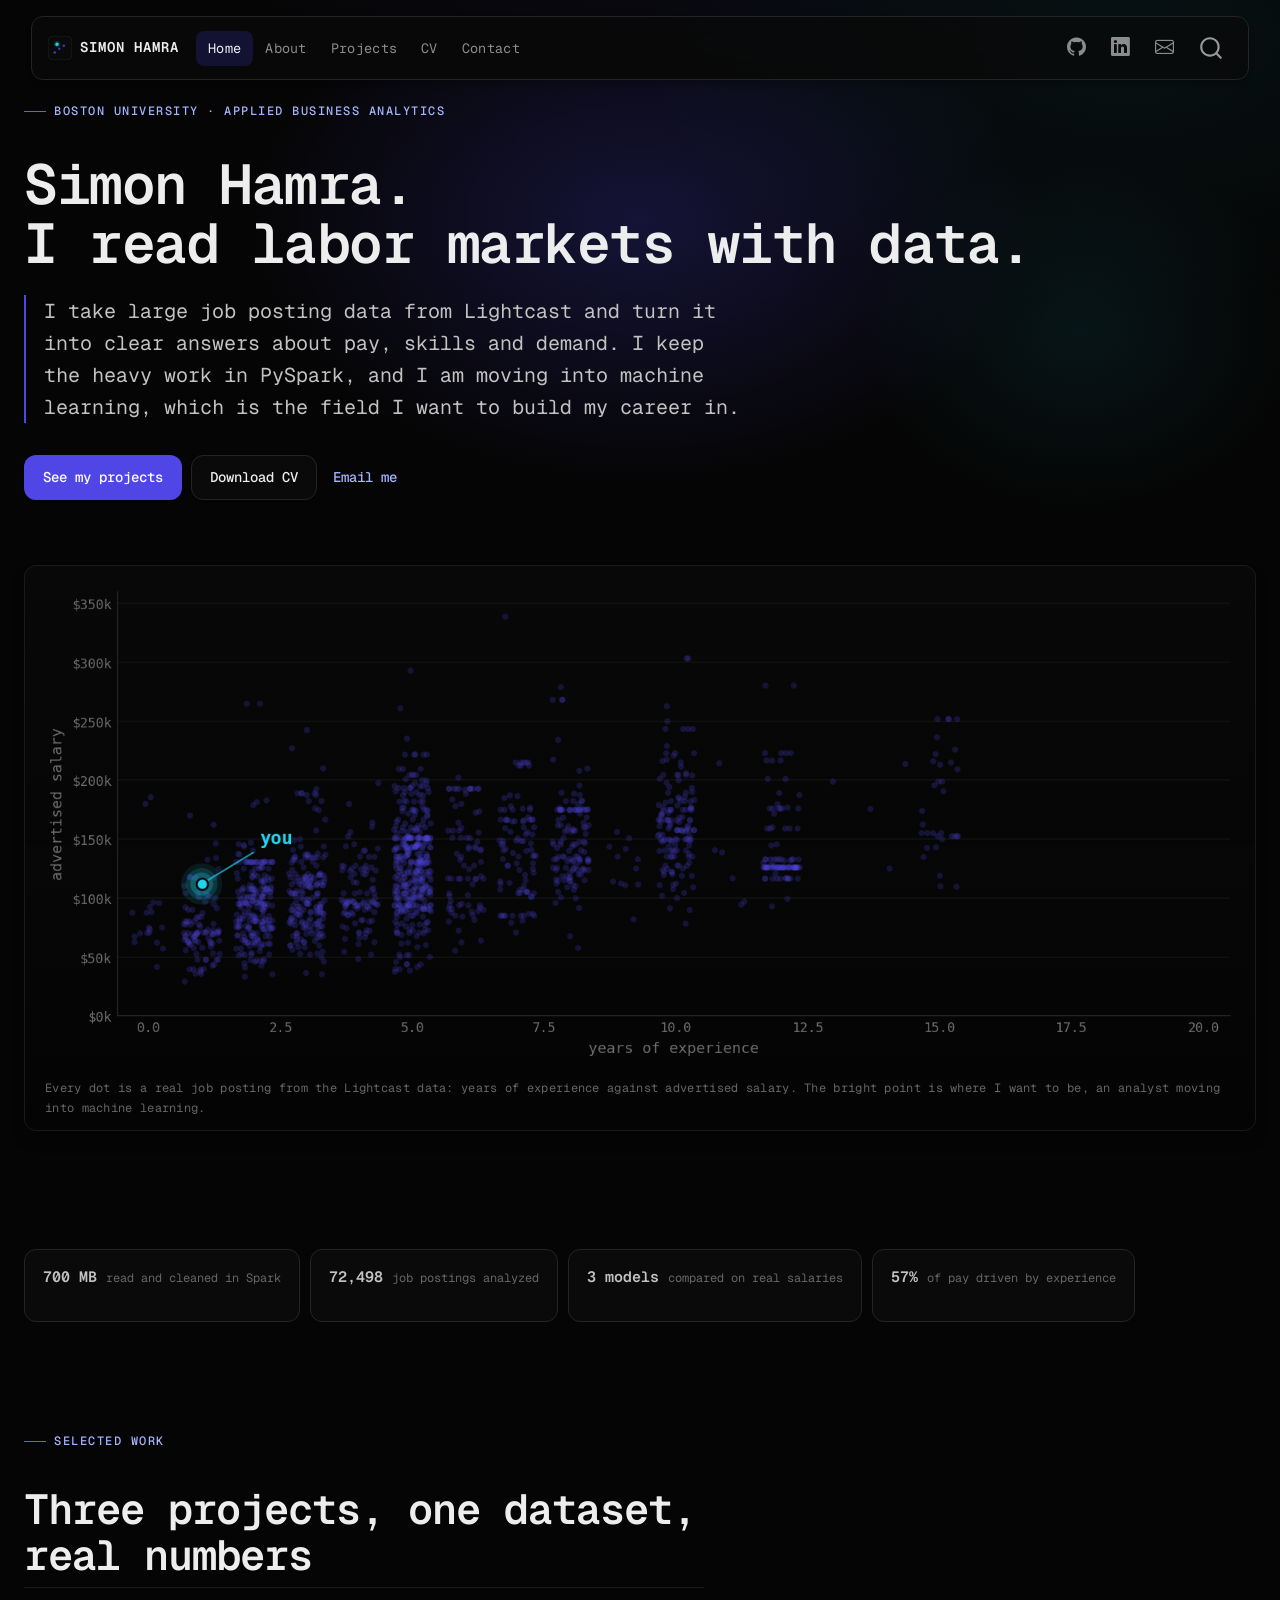
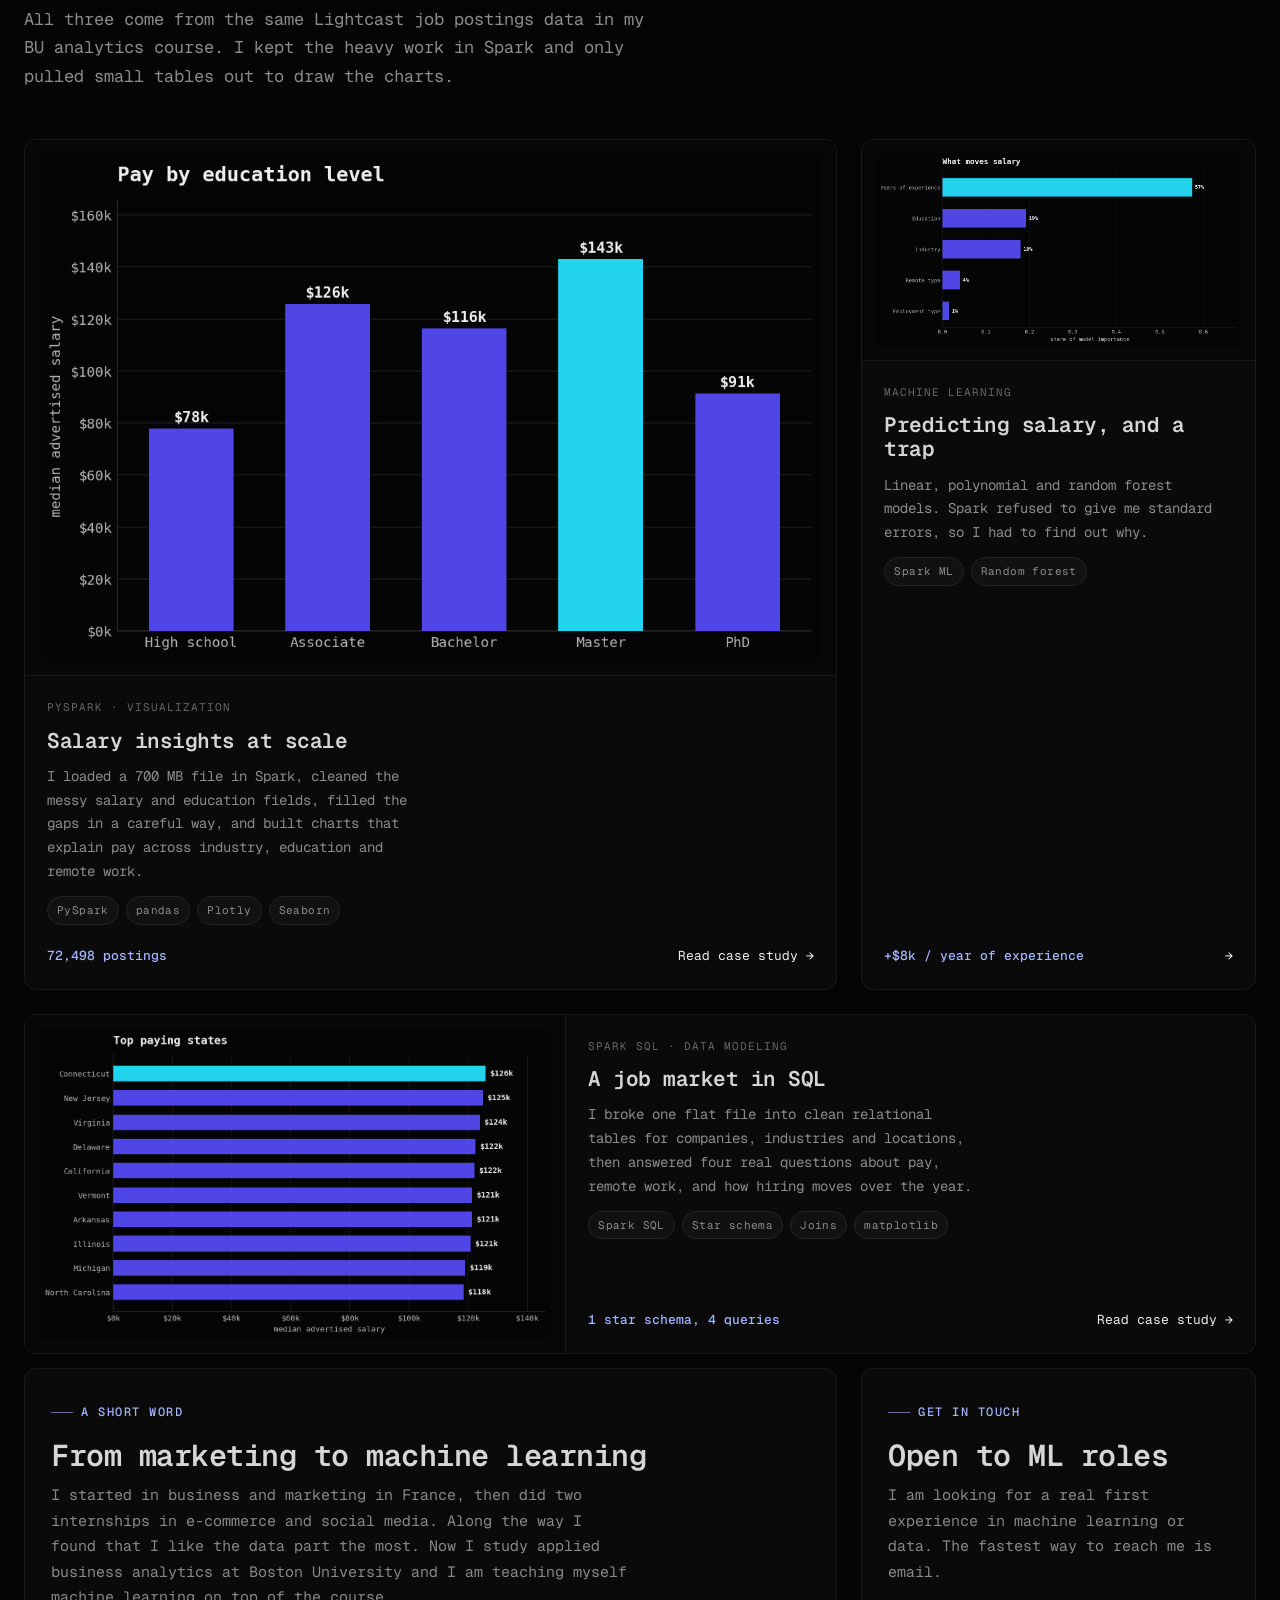
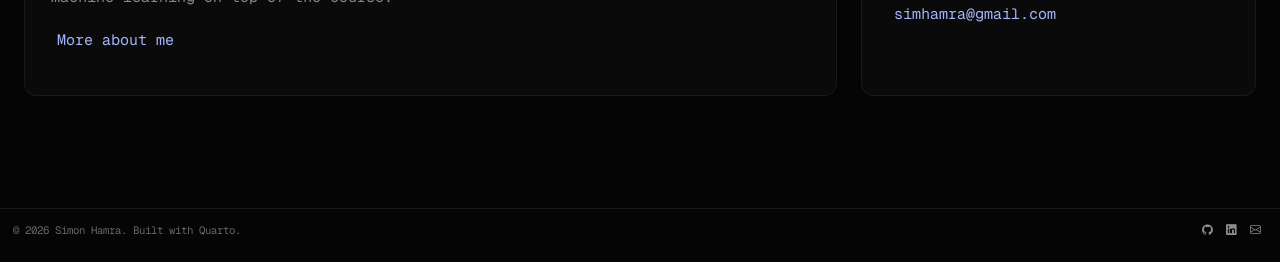
==== index.html @ 5b930398 "Built site for gh-pages" ====
<!DOCTYPE html>
<html xmlns="http://www.w3.org/1999/xhtml" lang="en" xml:lang="en"><head>

<meta charset="utf-8">
<meta name="generator" content="quarto-1.9.38">

<meta name="viewport" content="width=device-width, initial-scale=1.0, user-scalable=yes">

<meta name="description" content="Business analytics student at Boston University. I turn large Lightcast job posting data into clear answers about pay, skills and demand, with PySpark and machine learning.">

<title>Simon Hamra · Labor market data with PySpark – Simon Hamra</title>
<style>
/* Default styles provided by pandoc.
** See https://pandoc.org/MANUAL.html#variables-for-html for config info.
*/
code{white-space: pre-wrap;}
span.smallcaps{font-variant: small-caps;}
div.columns{display: flex; gap: min(4vw, 1.5em);}
div.column{flex: auto; overflow-x: auto;}
div.hanging-indent{margin-left: 1.5em; text-indent: -1.5em;}
ul.task-list{list-style: none;}
ul.task-list li input[type="checkbox"] {
  width: 0.8em;
  margin: 0 0.8em 0.2em -1em; /* quarto-specific, see https://github.com/quarto-dev/quarto-cli/issues/4556 */ 
  vertical-align: middle;
}
</style>


<script src="site_libs/quarto-nav/quarto-nav.js"></script>
<script src="site_libs/clipboard/clipboard.min.js"></script>
<script src="site_libs/quarto-search/autocomplete.umd.js"></script>
<script src="site_libs/quarto-search/fuse.min.js"></script>
<script src="site_libs/quarto-search/quarto-search.js"></script>
<meta name="quarto:offset" content="./">
<link href="./assets/favicon.svg" rel="icon" type="image/svg+xml">
<script src="site_libs/quarto-html/quarto.js" type="module"></script>
<script src="site_libs/quarto-html/tabsets/tabsets.js" type="module"></script>
<script src="site_libs/quarto-html/popper.min.js"></script>
<script src="site_libs/quarto-html/tippy.umd.min.js"></script>
<script src="site_libs/quarto-html/anchor.min.js"></script>
<link href="site_libs/quarto-html/tippy.css" rel="stylesheet">
<link href="site_libs/quarto-html/quarto-syntax-highlighting-dark-388b1c9ba0406cb9909c1a3fd5f6a45b.css" rel="stylesheet" id="quarto-text-highlighting-styles">
<script src="site_libs/bootstrap/bootstrap.min.js"></script>
<link href="site_libs/bootstrap/bootstrap-icons.css" rel="stylesheet">
<link href="site_libs/bootstrap/bootstrap-37bcf5ca5a3a74216adb90a4b6f2b605.min.css" rel="stylesheet" append-hash="true" id="quarto-bootstrap" data-mode="dark">
<script id="quarto-search-options" type="application/json">{
  "location": "navbar",
  "copy-button": false,
  "collapse-after": 3,
  "panel-placement": "end",
  "type": "overlay",
  "limit": 50,
  "keyboard-shortcut": [
    "f",
    "/",
    "s"
  ],
  "show-item-context": false,
  "language": {
    "search-no-results-text": "No results",
    "search-matching-documents-text": "matching documents",
    "search-copy-link-title": "Copy link to search",
    "search-hide-matches-text": "Hide additional matches",
    "search-more-match-text": "more match in this document",
    "search-more-matches-text": "more matches in this document",
    "search-clear-button-title": "Clear",
    "search-text-placeholder": "",
    "search-detached-cancel-button-title": "Cancel",
    "search-submit-button-title": "Submit",
    "search-label": "Search"
  }
}</script>
<style>html{ scroll-behavior: smooth; }</style>
<meta name="author" content="Simon Hamra">
<meta property="og:type" content="website">
<link rel="preconnect" href="https://fonts.googleapis.com">
<link rel="preconnect" href="https://fonts.gstatic.com" crossorigin="">
<link rel="stylesheet" href="https://fonts.googleapis.com/css2?family=Geist+Mono:wght@300;400;500;600;700&amp;display=swap">
<meta property="og:title" content="Simon Hamra · Labor market data with PySpark">
<meta property="og:description" content="Business analytics student at Boston University. I turn large Lightcast job posting data into clear answers about pay, skills and demand, with PySpark and machine learning.">


<link rel="stylesheet" href="styles.css">
</head>

<body class="nav-fixed fullcontent quarto-light">

<div id="quarto-search-results"></div>
  <header id="quarto-header" class="headroom fixed-top">
    <nav class="navbar navbar-expand-lg " data-bs-theme="dark">
      <div class="navbar-container container-fluid">
      <div class="navbar-brand-container mx-auto">
    <a href="./index.html" class="navbar-brand navbar-brand-logo">
    <img src="./assets/favicon.svg" alt="" class="navbar-logo light-content">
    <img src="./assets/favicon.svg" alt="" class="navbar-logo dark-content">
    </a>
    <a class="navbar-brand" href="./index.html">
    <span class="navbar-title">SIMON HAMRA</span>
    </a>
  </div>
            <div id="quarto-search" class="" title="Search"></div>
          <button class="navbar-toggler" type="button" data-bs-toggle="collapse" data-bs-target="#navbarCollapse" aria-controls="navbarCollapse" role="menu" aria-expanded="false" aria-label="Toggle navigation" onclick="if (window.quartoToggleHeadroom) { window.quartoToggleHeadroom(); }">
  <span class="navbar-toggler-icon"></span>
</button>
          <div class="collapse navbar-collapse" id="navbarCollapse">
            <ul class="navbar-nav navbar-nav-scroll me-auto">
  <li class="nav-item">
    <a class="nav-link active" href="./index.html" aria-current="page"> 
<span class="menu-text">Home</span></a>
  </li>  
  <li class="nav-item">
    <a class="nav-link" href="./about.html"> 
<span class="menu-text">About</span></a>
  </li>  
  <li class="nav-item">
    <a class="nav-link" href="./projects.html"> 
<span class="menu-text">Projects</span></a>
  </li>  
  <li class="nav-item">
    <a class="nav-link" href="./cv.html"> 
<span class="menu-text">CV</span></a>
  </li>  
  <li class="nav-item">
    <a class="nav-link" href="./contact.html"> 
<span class="menu-text">Contact</span></a>
  </li>  
</ul>
            <ul class="navbar-nav navbar-nav-scroll ms-auto">
  <li class="nav-item compact">
    <a class="nav-link" href="https://github.com/simonhamra"> <i class="bi bi-github" role="img" aria-label="GitHub">
</i> 
<span class="menu-text"></span></a>
  </li>  
  <li class="nav-item compact">
    <a class="nav-link" href="https://www.linkedin.com/in/simonhamra"> <i class="bi bi-linkedin" role="img" aria-label="LinkedIn">
</i> 
<span class="menu-text"></span></a>
  </li>  
  <li class="nav-item compact">
    <a class="nav-link" href="mailto:simhamra@gmail.com"> <i class="bi bi-envelope" role="img" aria-label="Email">
</i> 
<span class="menu-text"></span></a>
  </li>  
</ul>
          </div> <!-- /navcollapse -->
            <div class="quarto-navbar-tools">
</div>
      </div> <!-- /container-fluid -->
    </nav>
</header>
<!-- content -->
<div id="quarto-content" class="quarto-container page-layout-custom page-navbar">
<!-- sidebar -->
<!-- margin-sidebar -->
<!-- main -->




<div class="hero">
<div class="hero__glow">

</div>
<div class="wrap">
<p><span class="eyebrow reveal">Boston University · Applied Business Analytics</span></p>
<section id="simon-hamra.-i-read-labor-markets-with-data." class="level1">
<h1><span class="reveal d1">Simon Hamra.</span><br><span class="reveal d2">I read labor markets</span> <span class="accent reveal d2">with data.</span></h1>
<div class="hero__thesis reveal d3">
<p>I take large job posting data from Lightcast and turn it into clear answers about pay, skills and demand. I keep the heavy work in PySpark, and I am moving into machine learning, which is the field I want to build my career in.</p>
</div>
<div class="btn-row reveal d4">
<p><a href="./projects.html" class="btn btn--brand">See my projects</a> <a href="assets/cv/Simon-Hamra-CV.pdf" class="btn btn--ghost">Download CV</a> <a href="mailto:simhamra@gmail.com" class="btn btn--link">Email me</a></p>
</div>
<div class="hero__viz reveal d5">
<img src="assets/charts/hero_market.png" class="img-fluid">
<figcaption>
Every dot is a real job posting from the Lightcast data: years of experience against advertised salary. The bright point is where I want to be, an analyst moving into machine learning.
</figcaption>
</div>
</section>
</div>
</div>
<section class="section--tight">
<div class="wrap">
<div class="chips">
<div class="chip">
<p><strong>700 MB</strong> <span>read and cleaned in Spark</span></p>
</div>
<div class="chip">
<p><strong>72,498</strong> <span>job postings analyzed</span></p>
</div>
<div class="chip">
<p><strong>3 models</strong> <span>compared on real salaries</span></p>
</div>
<div class="chip">
<p><strong>57%</strong> <span>of pay driven by experience</span></p>
</div>
</div>
</div>
</section>
<section>
<div class="wrap">
<div class="section__head">
<p><span class="eyebrow">Selected work</span></p>
<section id="three-projects-one-dataset-real-numbers" class="level2">
<h2 data-anchor-id="three-projects-one-dataset-real-numbers">Three projects, one dataset, real numbers</h2>
<p>All three come from the same Lightcast job postings data in my BU analytics course. I kept the heavy work in Spark and only pulled small tables out to draw the charts.</p>
</section>
</div>
<div class="bento">
<div class="pcard col-4">
<a class="pcard__link" href="./projects.html#a03">Salary insights at scale</a>
<div class="pcard__media">
<img src="assets/charts/pay_by_education.png" alt="Median salary by education level">
</div>
<div class="pcard__body">
<span class="pcard__meta">PySpark · Visualization</span>
<h3>
Salary insights at scale
</h3>
<p>
I loaded a 700 MB file in Spark, cleaned the messy salary and education fields, filled the gaps in a careful way, and built charts that explain pay across industry, education and remote work.
</p>
<div class="tags">
<span class="tag">PySpark</span><span class="tag">pandas</span><span class="tag">Plotly</span><span class="tag">Seaborn</span>
</div>
<div class="pcard__foot">
<span class="pcard__result">72,498 postings</span><span class="pcard__go">Read case study →</span>
</div>
</div>
</div>
<div class="pcard col-2">
<a class="pcard__link" href="./projects.html#a05">Predicting salary, and a trap</a>
<div class="pcard__media">
<img src="assets/charts/salary_drivers.png" alt="What moves salary, feature importance">
</div>
<div class="pcard__body">
<span class="pcard__meta">Machine learning</span>
<h3>
Predicting salary, and a trap
</h3>
<p>
Linear, polynomial and random forest models. Spark refused to give me standard errors, so I had to find out why.
</p>
<div class="tags">
<span class="tag">Spark ML</span><span class="tag">Random forest</span>
</div>
<div class="pcard__foot">
<span class="pcard__result">+$8k / year of experience</span><span class="pcard__go">→</span>
</div>
</div>
</div>
<div class="pcard pcard--wide col-6">
<a class="pcard__link" href="./projects.html#a02">A job market in SQL</a>
<div class="pcard__media">
<img src="assets/charts/pay_by_state.png" alt="Top paying states">
</div>
<div class="pcard__body">
<span class="pcard__meta">Spark SQL · Data modeling</span>
<h3>
A job market in SQL
</h3>
<p>
I broke one flat file into clean relational tables for companies, industries and locations, then answered four real questions about pay, remote work, and how hiring moves over the year.
</p>
<div class="tags">
<span class="tag">Spark SQL</span><span class="tag">Star schema</span><span class="tag">Joins</span><span class="tag">matplotlib</span>
</div>
<div class="pcard__foot">
<span class="pcard__result">1 star schema, 4 queries</span><span class="pcard__go">Read case study →</span>
</div>
</div>
</div>
</div>
</div>
</section>
<section class="section--tight">
<div class="wrap">
<div class="bento">
<div class="card col-4">
<p><span class="eyebrow">A short word</span></p>
<section id="from-marketing-to-machine-learning" class="level3">
<h3 data-anchor-id="from-marketing-to-machine-learning">From marketing to machine learning</h3>
<p>I started in business and marketing in France, then did two internships in e-commerce and social media. Along the way I found that I like the data part the most. Now I study applied business analytics at Boston University and I am teaching myself machine learning on top of the course.</p>
<p><a href="./about.html" class="btn--link">More about me</a></p>
</section>
</div>
<div class="card col-2">
<p><span class="eyebrow">Get in touch</span></p>
<section id="open-to-ml-roles" class="level3">
<h3 data-anchor-id="open-to-ml-roles">Open to ML roles</h3>
<p>I am looking for a real first experience in machine learning or data. The fastest way to reach me is email.</p>
<p><a href="mailto:simhamra@gmail.com" class="btn--link">simhamra@gmail.com</a></p>
</section>
</div>
</div>
</div>
</section>




<script id="quarto-html-after-body" type="application/javascript">
  window.document.addEventListener("DOMContentLoaded", function (event) {
    const icon = "";
    const anchorJS = new window.AnchorJS();
    anchorJS.options = {
      placement: 'right',
      icon: icon
    };
    anchorJS.add('.anchored');
    const isCodeAnnotation = (el) => {
      for (const clz of el.classList) {
        if (clz.startsWith('code-annotation-')) {                     
          return true;
        }
      }
      return false;
    }
    const onCopySuccess = function(e) {
      // button target
      const button = e.trigger;
      // don't keep focus
      button.blur();
      // flash "checked"
      button.classList.add('code-copy-button-checked');
      var currentTitle = button.getAttribute("title");
      button.setAttribute("title", "Copied!");
      let tooltip;
      if (window.bootstrap) {
        button.setAttribute("data-bs-toggle", "tooltip");
        button.setAttribute("data-bs-placement", "left");
        button.setAttribute("data-bs-title", "Copied!");
        tooltip = new bootstrap.Tooltip(button, 
          { trigger: "manual", 
            customClass: "code-copy-button-tooltip",
            offset: [0, -8]});
        tooltip.show();    
      }
      setTimeout(function() {
        if (tooltip) {
          tooltip.hide();
          button.removeAttribute("data-bs-title");
          button.removeAttribute("data-bs-toggle");
          button.removeAttribute("data-bs-placement");
        }
        button.setAttribute("title", currentTitle);
        button.classList.remove('code-copy-button-checked');
      }, 1000);
      // clear code selection
      e.clearSelection();
    }
    const getTextToCopy = function(trigger) {
      const outerScaffold = trigger.parentElement.cloneNode(true);
      const codeEl = outerScaffold.querySelector('code');
      for (const childEl of codeEl.children) {
        if (isCodeAnnotation(childEl)) {
          childEl.remove();
        }
      }
      return codeEl.innerText;
    }
    const clipboard = new window.ClipboardJS('.code-copy-button:not([data-in-quarto-modal])', {
      text: getTextToCopy
    });
    clipboard.on('success', onCopySuccess);
    if (window.document.getElementById('quarto-embedded-source-code-modal')) {
      const clipboardModal = new window.ClipboardJS('.code-copy-button[data-in-quarto-modal]', {
        text: getTextToCopy,
        container: window.document.getElementById('quarto-embedded-source-code-modal')
      });
      clipboardModal.on('success', onCopySuccess);
    }
      var localhostRegex = new RegExp(/^(?:http|https):\/\/localhost\:?[0-9]*\//);
      var mailtoRegex = new RegExp(/^mailto:/);
        var filterRegex = new RegExp("https:\/\/simonhamra\.github\.io");
      var isInternal = (href) => {
          return filterRegex.test(href) || localhostRegex.test(href) || mailtoRegex.test(href);
      }
      // Inspect non-navigation links and adorn them if external
     var links = window.document.querySelectorAll('a[href]:not(.nav-link):not(.navbar-brand):not(.toc-action):not(.sidebar-link):not(.sidebar-item-toggle):not(.pagination-link):not(.no-external):not([aria-hidden]):not(.dropdown-item):not(.quarto-navigation-tool):not(.about-link)');
      for (var i=0; i<links.length; i++) {
        const link = links[i];
        if (!isInternal(link.href)) {
          // undo the damage that might have been done by quarto-nav.js in the case of
          // links that we want to consider external
          if (link.dataset.originalHref !== undefined) {
            link.href = link.dataset.originalHref;
          }
        }
      }
    function tippyHover(el, contentFn, onTriggerFn, onUntriggerFn) {
      const config = {
        allowHTML: true,
        maxWidth: 500,
        delay: 100,
        arrow: false,
        appendTo: function(el) {
            return el.parentElement;
        },
        interactive: true,
        interactiveBorder: 10,
        theme: 'quarto',
        placement: 'bottom-start',
      };
      if (contentFn) {
        config.content = contentFn;
      }
      if (onTriggerFn) {
        config.onTrigger = onTriggerFn;
      }
      if (onUntriggerFn) {
        config.onUntrigger = onUntriggerFn;
      }
      window.tippy(el, config); 
    }
    const noterefs = window.document.querySelectorAll('a[role="doc-noteref"]');
    for (var i=0; i<noterefs.length; i++) {
      const ref = noterefs[i];
      tippyHover(ref, function() {
        // use id or data attribute instead here
        let href = ref.getAttribute('data-footnote-href') || ref.getAttribute('href');
        try { href = new URL(href).hash; } catch {}
        const id = href.replace(/^#\/?/, "");
        const note = window.document.getElementById(id);
        if (note) {
          return note.innerHTML;
        } else {
          return "";
        }
      });
    }
    const xrefs = window.document.querySelectorAll('a.quarto-xref');
    const processXRef = (id, note) => {
      // Strip column container classes
      const stripColumnClz = (el) => {
        el.classList.remove("page-full", "page-columns");
        if (el.children) {
          for (const child of el.children) {
            stripColumnClz(child);
          }
        }
      }
      stripColumnClz(note)
      if (id === null || id.startsWith('sec-')) {
        // Special case sections, only their first couple elements
        const container = document.createElement("div");
        if (note.children && note.children.length > 2) {
          container.appendChild(note.children[0].cloneNode(true));
          for (let i = 1; i < note.children.length; i++) {
            const child = note.children[i];
            if (child.tagName === "P" && child.innerText === "") {
              continue;
            } else {
              container.appendChild(child.cloneNode(true));
              break;
            }
          }
          if (window.Quarto?.typesetMath) {
            window.Quarto.typesetMath(container);
          }
          return container.innerHTML
        } else {
          if (window.Quarto?.typesetMath) {
            window.Quarto.typesetMath(note);
          }
          return note.innerHTML;
        }
      } else {
        // Remove any anchor links if they are present
        const anchorLink = note.querySelector('a.anchorjs-link');
        if (anchorLink) {
          anchorLink.remove();
        }
        if (window.Quarto?.typesetMath) {
          window.Quarto.typesetMath(note);
        }
        if (note.classList.contains("callout")) {
          return note.outerHTML;
        } else {
          return note.innerHTML;
        }
      }
    }
    for (var i=0; i<xrefs.length; i++) {
      const xref = xrefs[i];
      tippyHover(xref, undefined, function(instance) {
        instance.disable();
        let url = xref.getAttribute('href');
        let hash = undefined; 
        if (url.startsWith('#')) {
          hash = url;
        } else {
          try { hash = new URL(url).hash; } catch {}
        }
        if (hash) {
          const id = hash.replace(/^#\/?/, "");
          const note = window.document.getElementById(id);
          if (note !== null) {
            try {
              const html = processXRef(id, note.cloneNode(true));
              instance.setContent(html);
            } finally {
              instance.enable();
              instance.show();
            }
          } else {
            // See if we can fetch this
            fetch(url.split('#')[0])
            .then(res => res.text())
            .then(html => {
              const parser = new DOMParser();
              const htmlDoc = parser.parseFromString(html, "text/html");
              const note = htmlDoc.getElementById(id);
              if (note !== null) {
                const html = processXRef(id, note);
                instance.setContent(html);
              } 
            }).finally(() => {
              instance.enable();
              instance.show();
            });
          }
        } else {
          // See if we can fetch a full url (with no hash to target)
          // This is a special case and we should probably do some content thinning / targeting
          fetch(url)
          .then(res => res.text())
          .then(html => {
            const parser = new DOMParser();
            const htmlDoc = parser.parseFromString(html, "text/html");
            const note = htmlDoc.querySelector('main.content');
            if (note !== null) {
              // This should only happen for chapter cross references
              // (since there is no id in the URL)
              // remove the first header
              if (note.children.length > 0 && note.children[0].tagName === "HEADER") {
                note.children[0].remove();
              }
              const html = processXRef(null, note);
              instance.setContent(html);
            } 
          }).finally(() => {
            instance.enable();
            instance.show();
          });
        }
      }, function(instance) {
      });
    }
        let selectedAnnoteEl;
        const selectorForAnnotation = ( cell, annotation) => {
          let cellAttr = 'data-code-cell="' + cell + '"';
          let lineAttr = 'data-code-annotation="' +  annotation + '"';
          const selector = 'span[' + cellAttr + '][' + lineAttr + ']';
          return selector;
        }
        const selectCodeLines = (annoteEl) => {
          const doc = window.document;
          const targetCell = annoteEl.getAttribute("data-target-cell");
          const targetAnnotation = annoteEl.getAttribute("data-target-annotation");
          const annoteSpan = window.document.querySelector(selectorForAnnotation(targetCell, targetAnnotation));
          const lines = annoteSpan.getAttribute("data-code-lines").split(",");
          const lineIds = lines.map((line) => {
            return targetCell + "-" + line;
          })
          let top = null;
          let height = null;
          let parent = null;
          if (lineIds.length > 0) {
              //compute the position of the single el (top and bottom and make a div)
              const el = window.document.getElementById(lineIds[0]);
              top = el.offsetTop;
              height = el.offsetHeight;
              parent = el.parentElement.parentElement;
            if (lineIds.length > 1) {
              const lastEl = window.document.getElementById(lineIds[lineIds.length - 1]);
              const bottom = lastEl.offsetTop + lastEl.offsetHeight;
              height = bottom - top;
            }
            if (top !== null && height !== null && parent !== null) {
              // cook up a div (if necessary) and position it 
              let div = window.document.getElementById("code-annotation-line-highlight");
              if (div === null) {
                div = window.document.createElement("div");
                div.setAttribute("id", "code-annotation-line-highlight");
                div.style.position = 'absolute';
                parent.appendChild(div);
              }
              div.style.top = top - 2 + "px";
              div.style.height = height + 4 + "px";
              div.style.left = 0;
              let gutterDiv = window.document.getElementById("code-annotation-line-highlight-gutter");
              if (gutterDiv === null) {
                gutterDiv = window.document.createElement("div");
                gutterDiv.setAttribute("id", "code-annotation-line-highlight-gutter");
                gutterDiv.style.position = 'absolute';
                const codeCell = window.document.getElementById(targetCell);
                const gutter = codeCell.querySelector('.code-annotation-gutter');
                gutter.appendChild(gutterDiv);
              }
              gutterDiv.style.top = top - 2 + "px";
              gutterDiv.style.height = height + 4 + "px";
            }
            selectedAnnoteEl = annoteEl;
          }
        };
        const unselectCodeLines = () => {
          const elementsIds = ["code-annotation-line-highlight", "code-annotation-line-highlight-gutter"];
          elementsIds.forEach((elId) => {
            const div = window.document.getElementById(elId);
            if (div) {
              div.remove();
            }
          });
          selectedAnnoteEl = undefined;
        };
          // Handle positioning of the toggle
      window.addEventListener(
        "resize",
        throttle(() => {
          elRect = undefined;
          if (selectedAnnoteEl) {
            selectCodeLines(selectedAnnoteEl);
          }
        }, 10)
      );
      function throttle(fn, ms) {
      let throttle = false;
      let timer;
        return (...args) => {
          if(!throttle) { // first call gets through
              fn.apply(this, args);
              throttle = true;
          } else { // all the others get throttled
              if(timer) clearTimeout(timer); // cancel #2
              timer = setTimeout(() => {
                fn.apply(this, args);
                timer = throttle = false;
              }, ms);
          }
        };
      }
        // Attach click handler to the DT
        const annoteDls = window.document.querySelectorAll('dt[data-target-cell]');
        for (const annoteDlNode of annoteDls) {
          annoteDlNode.addEventListener('click', (event) => {
            const clickedEl = event.target;
            if (clickedEl !== selectedAnnoteEl) {
              unselectCodeLines();
              const activeEl = window.document.querySelector('dt[data-target-cell].code-annotation-active');
              if (activeEl) {
                activeEl.classList.remove('code-annotation-active');
              }
              selectCodeLines(clickedEl);
              clickedEl.classList.add('code-annotation-active');
            } else {
              // Unselect the line
              unselectCodeLines();
              clickedEl.classList.remove('code-annotation-active');
            }
          });
        }
    const findCites = (el) => {
      const parentEl = el.parentElement;
      if (parentEl) {
        const cites = parentEl.dataset.cites;
        if (cites) {
          return {
            el,
            cites: cites.split(' ')
          };
        } else {
          return findCites(el.parentElement)
        }
      } else {
        return undefined;
      }
    };
    var bibliorefs = window.document.querySelectorAll('a[role="doc-biblioref"]');
    for (var i=0; i<bibliorefs.length; i++) {
      const ref = bibliorefs[i];
      const citeInfo = findCites(ref);
      if (citeInfo) {
        tippyHover(citeInfo.el, function() {
          var popup = window.document.createElement('div');
          citeInfo.cites.forEach(function(cite) {
            var citeDiv = window.document.createElement('div');
            citeDiv.classList.add('hanging-indent');
            citeDiv.classList.add('csl-entry');
            var biblioDiv = window.document.getElementById('ref-' + cite);
            if (biblioDiv) {
              citeDiv.innerHTML = biblioDiv.innerHTML;
            }
            popup.appendChild(citeDiv);
          });
          return popup.innerHTML;
        });
      }
    }
  });
  </script>
</div> <!-- /content -->
<footer class="footer">
  <div class="nav-footer">
    <div class="nav-footer-left">
<p>© 2026 Simon Hamra. Built with Quarto.</p>
</div>   
    <div class="nav-footer-center">
      &nbsp;
    </div>
    <div class="nav-footer-right">
      <ul class="footer-items list-unstyled">
    <li class="nav-item compact">
    <a class="nav-link" href="https://github.com/simonhamra">
      <i class="bi bi-github" role="img" aria-label="GitHub">
</i> 
    </a>
  </li>  
    <li class="nav-item compact">
    <a class="nav-link" href="https://www.linkedin.com/in/simonhamra">
      <i class="bi bi-linkedin" role="img" aria-label="LinkedIn">
</i> 
    </a>
  </li>  
    <li class="nav-item compact">
    <a class="nav-link" href="mailto:simhamra@gmail.com">
      <i class="bi bi-envelope" role="img" aria-label="Email">
</i> 
    </a>
  </li>  
</ul>
    </div>
  </div>
</footer>




<script src="site_libs/quarto-html/zenscroll-min.js"></script>
</body></html>
---- site_libs/quarto-html/tippy.css ----
.tippy-box[data-animation=fade][data-state=hidden]{opacity:0}[data-tippy-root]{max-width:calc(100vw - 10px)}.tippy-box{position:relative;background-color:#333;color:#fff;border-radius:4px;font-size:14px;line-height:1.4;white-space:normal;outline:0;transition-property:transform,visibility,opacity}.tippy-box[data-placement^=top]>.tippy-arrow{bottom:0}.tippy-box[data-placement^=top]>.tippy-arrow:before{bottom:-7px;left:0;border-width:8px 8px 0;border-top-color:initial;transform-origin:center top}.tippy-box[data-placement^=bottom]>.tippy-arrow{top:0}.tippy-box[data-placement^=bottom]>.tippy-arrow:before{top:-7px;left:0;border-width:0 8px 8px;border-bottom-color:initial;transform-origin:center bottom}.tippy-box[data-placement^=left]>.tippy-arrow{right:0}.tippy-box[data-placement^=left]>.tippy-arrow:before{border-width:8px 0 8px 8px;border-left-color:initial;right:-7px;transform-origin:center left}.tippy-box[data-placement^=right]>.tippy-arrow{left:0}.tippy-box[data-placement^=right]>.tippy-arrow:before{left:-7px;border-width:8px 8px 8px 0;border-right-color:initial;transform-origin:center right}.tippy-box[data-inertia][data-state=visible]{transition-timing-function:cubic-bezier(.54,1.5,.38,1.11)}.tippy-arrow{width:16px;height:16px;color:#333}.tippy-arrow:before{content:"";position:absolute;border-color:transparent;border-style:solid}.tippy-content{position:relative;padding:5px 9px;z-index:1}
---- site_libs/quarto-html/quarto-syntax-highlighting-dark-388b1c9ba0406cb9909c1a3fd5f6a45b.css ----
/* quarto syntax highlight colors */
:root {
  --quarto-hl-al-color: #f07178;
  --quarto-hl-an-color: #d4d0ab;
  --quarto-hl-at-color: #00e0e0;
  --quarto-hl-bn-color: #d4d0ab;
  --quarto-hl-bu-color: #abe338;
  --quarto-hl-ch-color: #abe338;
  --quarto-hl-co-color: #f8f8f2;
  --quarto-hl-cv-color: #ffd700;
  --quarto-hl-cn-color: #ffd700;
  --quarto-hl-cf-color: #ffa07a;
  --quarto-hl-dt-color: #ffa07a;
  --quarto-hl-dv-color: #d4d0ab;
  --quarto-hl-do-color: #f8f8f2;
  --quarto-hl-er-color: #f07178;
  --quarto-hl-ex-color: #00e0e0;
  --quarto-hl-fl-color: #d4d0ab;
  --quarto-hl-fu-color: #ffa07a;
  --quarto-hl-im-color: #abe338;
  --quarto-hl-in-color: #d4d0ab;
  --quarto-hl-kw-color: #ffa07a;
  --quarto-hl-op-color: #ffa07a;
  --quarto-hl-ot-color: #00e0e0;
  --quarto-hl-pp-color: #dcc6e0;
  --quarto-hl-re-color: #00e0e0;
  --quarto-hl-sc-color: #abe338;
  --quarto-hl-ss-color: #abe338;
  --quarto-hl-st-color: #abe338;
  --quarto-hl-va-color: #00e0e0;
  --quarto-hl-vs-color: #abe338;
  --quarto-hl-wa-color: #dcc6e0;
}

/* other quarto variables */
:root {
  --quarto-font-monospace: "Geist Mono", ui-monospace, "SFMono-Regular", Menlo, monospace;
}

/* syntax highlight based on Pandoc's rules */
pre > code.sourceCode > span {
  color: #f8f8f2;
}

code.sourceCode > span {
  color: #f8f8f2;
}

div.sourceCode,
div.sourceCode pre.sourceCode {
  color: #f8f8f2;
}

/* Normal */
code span {
  color: #f8f8f2;
}

/* Alert */
code span.al {
  color: #f07178;
}

/* Annotation */
code span.an {
  color: #d4d0ab;
}

/* Attribute */
code span.at {
  color: #00e0e0;
}

/* BaseN */
code span.bn {
  color: #d4d0ab;
}

/* BuiltIn */
code span.bu {
  color: #abe338;
}

/* ControlFlow */
code span.cf {
  font-weight: bold;
  color: #ffa07a;
}

/* Char */
code span.ch {
  color: #abe338;
}

/* Constant */
code span.cn {
  color: #ffd700;
}

/* Comment */
code span.co {
  font-style: italic;
  color: #f8f8f2;
}

/* CommentVar */
code span.cv {
  color: #ffd700;
}

/* Documentation */
code span.do {
  color: #f8f8f2;
}

/* DataType */
code span.dt {
  color: #ffa07a;
}

/* DecVal */
code span.dv {
  color: #d4d0ab;
}

/* Error */
code span.er {
  color: #f07178;
  text-decoration: underline;
}

/* Extension */
code span.ex {
  font-weight: bold;
  color: #00e0e0;
}

/* Float */
code span.fl {
  color: #d4d0ab;
}

/* Function */
code span.fu {
  color: #ffa07a;
}

/* Import */
code span.im {
  color: #abe338;
}

/* Information */
code span.in {
  color: #d4d0ab;
}

/* Keyword */
code span.kw {
  font-weight: bold;
  color: #ffa07a;
}

/* Operator */
code span.op {
  color: #ffa07a;
}

/* Other */
code span.ot {
  color: #00e0e0;
}

/* Preprocessor */
code span.pp {
  color: #dcc6e0;
}

/* RegionMarker */
code span.re {
  background-color: #f8f8f2;
  color: #00e0e0;
}

/* SpecialChar */
code span.sc {
  color: #abe338;
}

/* SpecialString */
code span.ss {
  color: #abe338;
}

/* String */
code span.st {
  color: #abe338;
}

/* Variable */
code span.va {
  color: #00e0e0;
}

/* VerbatimString */
code span.vs {
  color: #abe338;
}

/* Warning */
code span.wa {
  color: #dcc6e0;
}

.prevent-inlining {
  content: "</";
}

/*# sourceMappingURL=b64b3c2963b6652ce4ac2b84b7d87eb0.css.map */
---- styles.css ----
/* =========================================================================
   "Signal" theme  ·  dark only, Geist Mono, indigo + cyan, NO PINK anywhere.
   Loaded on top of theme.scss (which sets the Bootstrap SASS defaults).
   ========================================================================= */
:root {
  --bg:#050505; --bg-soft:#0A0A0A; --bg-med:#111; --bg-strong:#1A1A1A;
  --panel:#0A0A0A; --panel-2:#0d0d0d;
  --ink:#EDEDED; --body:#8c8c8c; --body-strong:#c2c2c2; --muted:#666;
  --border:#1A1A1A; --border-med:#242424; --border-strong:#333;
  --brand:#4F46E5; --brand-strong:#6366F1; --brand-soft:#141233; --brand-softer:#0B0A1A;
  --accent:#A5B4FC; --accent-strong:#C7D2FE;
  --cyan:#22D3EE; --emerald:#10B981; --amber:#FB923C;
  --radius:12px; --radius-sm:8px; --radius-full:9999px;
  --shadow-xs:0 1px 2px 0 rgba(0,0,0,.12);
  --shadow-md:0 4px 6px -1px rgba(0,0,0,.20), 0 2px 4px -2px rgba(0,0,0,.15);
  --shadow-lg:0 10px 15px -3px rgba(0,0,0,.25), 0 4px 6px -4px rgba(0,0,0,.15);
  --maxw:1280px;
}

html { scroll-behavior:smooth; }
body {
  background:
    radial-gradient(1100px 560px at 50% -260px, rgba(79,70,229,.18) 0%, rgba(79,70,229,0) 60%),
    radial-gradient(900px 500px at 88% 4%, rgba(34,211,238,.06) 0%, rgba(34,211,238,0) 55%),
    #050505;
  background-attachment: fixed;
  color:var(--body);
  font-size:15px;
  line-height:1.7;
  -webkit-font-smoothing:antialiased;
  text-rendering:optimizeLegibility;
}

::selection { background:rgba(79,70,229,.35); color:#fff; }

/* ---- typography --------------------------------------------------------- */
h1,h2,h3,h4,h5,h6 { color:var(--ink); font-weight:600; letter-spacing:-.5px; }
h1 { font-size:clamp(30px,6vw,56px); line-height:1.05; letter-spacing:-1.5px; }
h2 { font-size:clamp(26px,4vw,42px); line-height:1.1;  letter-spacing:-1px; }
h3 { font-size:clamp(22px,3vw,30px); line-height:1.15; }
h4 { font-size:22px; line-height:1.2; }
p  { max-width:64ch; }
strong { color:var(--body-strong); font-weight:600; }
a { text-decoration:none; }
a:hover { text-decoration:none; }

/* ---- layout primitives -------------------------------------------------- */
.wrap { max-width:var(--maxw); margin:0 auto; padding:0 24px; width:100%; }
.section { padding:96px 0; position:relative; }
.section--tight { padding:72px 0; }
@media (max-width:768px){ .section{ padding:64px 0; } }

.eyebrow {
  display:inline-flex; align-items:center; gap:8px;
  font-size:12px; font-weight:500; letter-spacing:1.5px; text-transform:uppercase;
  color:var(--accent);
}
.eyebrow::before {
  content:""; width:22px; height:1px; background:var(--accent); opacity:.6;
}
.section__head { margin-bottom:48px; max-width:680px; }
.section__head p { color:var(--body); font-size:17px; margin-top:14px; }
.lead { font-size:18px; line-height:1.7; color:var(--body-strong); max-width:62ch; }
.muted { color:var(--muted); }
.mono-label { font-size:11px; letter-spacing:1px; text-transform:uppercase; color:var(--muted); }

/* ---- buttons ------------------------------------------------------------ */
.btn-row { display:flex; flex-wrap:wrap; gap:12px; margin-top:32px; }
.btn {
  display:inline-flex; align-items:center; gap:8px;
  font-family:inherit; font-size:14px; font-weight:500;
  padding:11px 18px; border-radius:var(--radius);
  border:1px solid transparent; box-shadow:var(--shadow-xs);
  cursor:pointer; transition:background-color .18s ease, color .18s ease, border-color .18s ease, transform .18s ease;
  text-decoration:none;
}
.btn:focus-visible { outline:none; box-shadow:0 0 0 4px var(--brand-soft); }
.btn--brand { background:var(--brand); color:#fff; }
.btn--brand:hover { background:var(--brand-strong); color:#fff; transform:translateY(-1px); }
.btn--ghost { background:var(--bg-soft); color:var(--ink); border-color:var(--border-med); }
.btn--ghost:hover { background:var(--bg-med); border-color:var(--border-strong); }
.btn--link { background:transparent; box-shadow:none; padding:11px 6px; color:var(--accent); }
.btn--link:hover { color:var(--accent-strong); }
.btn .bi { font-size:15px; }

/* ---- navbar : floating glass card --------------------------------------- */
.navbar {
  background:transparent !important;
  padding-top:16px !important; padding-bottom:0 !important;
  position:sticky; top:0; z-index:1030;
}
.navbar > .navbar-container, .navbar > .container-fluid {
  max-width:var(--maxw); margin:0 auto; width:calc(100% - 32px);
  background:rgba(10,10,10,.72); backdrop-filter:blur(14px); -webkit-backdrop-filter:blur(14px);
  border:1px solid var(--border-med); border-radius:var(--radius);
  padding:9px 16px !important; box-shadow:var(--shadow-md);
}
.navbar-brand, .navbar .navbar-brand {
  color:var(--ink) !important; font-weight:600; letter-spacing:1px; font-size:14px;
  display:flex; align-items:center; gap:8px;
}
.navbar .navbar-nav .nav-link {
  color:var(--body) !important; font-size:13.5px; letter-spacing:.3px;
  padding:6px 12px !important; border-radius:8px; transition:color .15s, background-color .15s;
}
.navbar .navbar-nav .nav-link:hover { color:var(--ink) !important; background:rgba(255,255,255,.04); }
.navbar .navbar-nav .nav-link.active { color:var(--ink) !important; background:var(--brand-soft); }
.navbar .quarto-navbar-tools a, .navbar-nav .nav-link .bi { color:var(--body) !important; }
.navbar .quarto-navbar-tools a:hover { color:var(--accent) !important; }
.navbar-toggler { border-color:var(--border-strong); }

/* ---- generic card / bento ----------------------------------------------- */
.card {
  background:var(--panel); border:1px solid var(--border);
  border-radius:var(--radius); box-shadow:var(--shadow-xs);
  padding:26px;
}
.card h2, .card h3, .card h4 { margin-top:0; }
.card h2 { font-size:clamp(21px,3vw,26px); letter-spacing:-.5px; }

.bento { display:grid; grid-template-columns:repeat(6,1fr); gap:24px; }
.col-2 { grid-column:span 2; } .col-3 { grid-column:span 3; }
.col-4 { grid-column:span 4; } .col-6 { grid-column:span 6; }
.row-2 { grid-row:span 2; }
@media (max-width:900px){ .bento{ grid-template-columns:1fr; } .bento > * { grid-column:1 / -1 !important; } }

/* ---- stats -------------------------------------------------------------- */
.stat__num { font-size:34px; font-weight:600; color:var(--ink); letter-spacing:-1px; line-height:1; }
.stat__num .u { color:var(--accent); }
.stat__label { font-size:13px; color:var(--body); margin-top:8px; }

/* ---- hero --------------------------------------------------------------- */
.hero { position:relative; padding:110px 0 80px; overflow:hidden; }
.hero__glow { position:absolute; inset:0; pointer-events:none; z-index:0; }
.hero__glow::before {
  content:""; position:absolute; top:-160px; left:50%; transform:translateX(-50%);
  width:900px; height:600px;
  background:radial-gradient(ellipse at center, rgba(79,70,229,.22), rgba(79,70,229,0) 62%);
}
.hero__glow::after {
  content:""; position:absolute; top:40px; right:-60px;
  width:520px; height:420px;
  background:radial-gradient(ellipse at center, rgba(34,211,238,.08), rgba(34,211,238,0) 60%);
}
.hero .wrap { position:relative; z-index:1; }
.hero__title { margin:18px 0 0; }
.hero__title .accent { color:var(--accent); }
.hero__thesis {
  font-size:clamp(17px,2.2vw,20px); line-height:1.6; color:var(--body-strong);
  max-width:60ch; margin:22px 0 0; border-left:2px solid var(--brand);
  padding-left:18px;
}
.hero__viz {
  margin-top:48px; border:1px solid var(--border); border-radius:var(--radius);
  background:linear-gradient(180deg, rgba(10,10,10,.6), rgba(5,5,5,.2));
  padding:14px 14px 4px; box-shadow:var(--shadow-lg); position:relative; overflow:hidden;
}
.hero__viz img { width:100%; display:block; border-radius:8px; }
.hero__viz figcaption { font-size:12px; color:var(--muted); padding:10px 6px 8px; letter-spacing:.3px; }

/* ---- project cards ------------------------------------------------------ */
.pcard {
  position:relative; display:flex; flex-direction:column; height:100%;
  background:var(--panel); border:1px solid var(--border);
  border-radius:var(--radius); box-shadow:var(--shadow-xs); overflow:hidden;
  transition:border-color .2s ease, transform .2s ease, background-color .2s ease;
  text-decoration:none;
}
.pcard__link { position:absolute; inset:0; z-index:4; text-indent:-9999px; overflow:hidden; }
.pcard:hover { border-color:var(--border-strong); background:#0c0c0c; transform:translateY(-3px); }
.pcard:focus-within { border-color:var(--brand); box-shadow:0 0 0 4px var(--brand-soft); }
.pcard__link:focus-visible { outline:none; }
.pcard__media { background:#070707; border-bottom:1px solid var(--border); padding:14px; }
.pcard__media img { width:100%; display:block; border-radius:6px; }
.pcard__body { padding:22px; display:flex; flex-direction:column; gap:12px; flex:1; }
.pcard__meta { font-size:11px; letter-spacing:1px; text-transform:uppercase; color:var(--muted); }
.pcard h3 { font-size:21px; margin:0; }
.pcard p { color:var(--body); font-size:14px; margin:0; max-width:48ch; }
.pcard__foot { margin-top:auto; display:flex; align-items:center; justify-content:space-between; gap:12px; padding-top:8px; }
.pcard__result { color:var(--accent); font-size:13px; font-weight:500; }
.pcard__go { color:var(--ink); font-size:13px; display:inline-flex; align-items:center; gap:6px; }

.pcard--wide { flex-direction:row; }
.pcard--wide .pcard__media {
  border-bottom:none; border-right:1px solid var(--border);
  width:44%; display:flex; align-items:center; flex-shrink:0;
}
.pcard--wide .pcard__media img { width:100%; }
@media (max-width:768px){
  .pcard--wide { flex-direction:column; }
  .pcard--wide .pcard__media { width:auto; border-right:none; border-bottom:1px solid var(--border); }
}

.tags { display:flex; flex-wrap:wrap; gap:7px; }
.tag {
  font-size:11px; letter-spacing:.4px; color:var(--body);
  background:var(--bg-med); border:1px solid var(--border-med);
  padding:4px 9px; border-radius:var(--radius-full);
}

/* ---- case study (projects page) ----------------------------------------- */
.case { border-top:1px solid var(--border); padding-top:64px; margin-top:64px; }
.case:first-of-type { border-top:none; padding-top:0; margin-top:0; }
.case__grid { display:grid; grid-template-columns:1.05fr .95fr; gap:48px; align-items:start; }
@media (max-width:900px){ .case__grid{ grid-template-columns:1fr; gap:32px; } }
.case__fig {
  border:1px solid var(--border); border-radius:var(--radius); background:#070707;
  padding:14px; box-shadow:var(--shadow-md); position:sticky; top:96px;
}
.case__fig img { width:100%; display:block; border-radius:8px; }
.case__fig figcaption { font-size:12px; color:var(--muted); padding-top:10px; }
.case h2 { margin:14px 0 0; }
.dl { margin:28px 0 0; }
.dl > div { padding:16px 0; border-top:1px solid var(--border); }
.dl > div:first-child { border-top:none; }
.dl dt {
  font-size:11px; letter-spacing:1.2px; text-transform:uppercase; color:var(--accent);
  margin-bottom:7px;
}
.dl dd { margin:0; color:var(--body); font-size:14.5px; max-width:60ch; }
.dl dd strong { color:var(--body-strong); }

/* ---- inline result chips ------------------------------------------------ */
.chips { display:flex; flex-wrap:wrap; gap:10px; margin-top:24px; }
.chip {
  border:1px solid var(--border-med); background:var(--bg-soft);
  border-radius:var(--radius); padding:14px 18px; min-width:130px;
}
.chip b { display:block; color:var(--ink); font-size:22px; letter-spacing:-.5px; }
.chip span { font-size:12px; color:var(--muted); }

/* ---- timeline (about / cv) ---------------------------------------------- */
.tl { margin-top:8px; }
.tl__item { position:relative; padding:0 0 32px 28px; border-left:1px solid var(--border-med); }
.tl__item:last-child { padding-bottom:0; }
.tl__item::before {
  content:""; position:absolute; left:-5px; top:4px; width:9px; height:9px;
  border-radius:50%; background:var(--brand); box-shadow:0 0 0 4px var(--brand-soft);
}
.tl__item.is-now::before { background:var(--cyan); box-shadow:0 0 0 4px rgba(34,211,238,.15); }
.tl__when { font-size:12px; letter-spacing:.6px; color:var(--muted); text-transform:uppercase; }
.tl__what { color:var(--ink); font-size:16px; font-weight:600; margin:4px 0 4px; }
.tl__where { color:var(--accent); font-size:13px; }
.tl__item p { color:var(--body); font-size:14px; margin:8px 0 0; }

/* ---- skills grid -------------------------------------------------------- */
.skills { display:grid; grid-template-columns:repeat(2,1fr); gap:16px; }
@media (max-width:640px){ .skills{ grid-template-columns:1fr; } }
.skill { border:1px solid var(--border); border-radius:var(--radius); padding:18px 20px; background:var(--panel); }
.skill h3 { font-size:13px; letter-spacing:.5px; text-transform:uppercase; color:var(--accent); margin:0 0 10px; }
.skill .tags { gap:8px; }

/* ---- contact ------------------------------------------------------------ */
.contact-card {
  border:1px solid var(--border-med); border-radius:var(--radius);
  background:linear-gradient(180deg, rgba(20,18,51,.5), rgba(10,10,10,.3));
  padding:40px; text-align:center;
}
.contact-card .big-mail {
  font-size:clamp(20px,3vw,30px); color:var(--ink); font-weight:600; letter-spacing:-.5px;
  display:inline-block; margin:14px 0 22px; word-break:break-all;
}
.contact-card .big-mail:hover { color:var(--accent); }
.iconrow { display:flex; gap:14px; justify-content:center; flex-wrap:wrap; margin-top:8px; }
.iconrow a {
  display:inline-flex; align-items:center; gap:8px; color:var(--body);
  border:1px solid var(--border-med); border-radius:var(--radius); padding:10px 16px; font-size:13px;
  transition:color .15s, border-color .15s;
}
.iconrow a:hover { color:var(--ink); border-color:var(--border-strong); }
.iconrow .loc {
  display:inline-flex; align-items:center; gap:8px; color:var(--muted);
  border:1px solid var(--border); border-radius:var(--radius); padding:10px 16px; font-size:13px;
}
.iconrow .bi { font-size:15px; }

/* ---- footer ------------------------------------------------------------- */
.nav-footer {
  border-top:1px solid var(--border) !important; margin-top:40px;
  font-size:13px; color:var(--muted);
}
.nav-footer a { color:var(--body); }
.nav-footer a:hover { color:var(--accent); }

/* ---- page intro block (sub-pages) --------------------------------------- */
.page-intro { padding:120px 0 24px; }
.page-intro h1 { margin:16px 0 0; }
.page-intro p { font-size:18px; color:var(--body-strong); margin-top:18px; }

/* ---- entrance animation (respects reduced motion) ----------------------- */
@keyframes rise { to { opacity:1; transform:none; } }
@media (prefers-reduced-motion:no-preference){
  .reveal { opacity:0; transform:translateY(14px); animation:rise .7s ease forwards; }
  .d1{animation-delay:.05s}.d2{animation-delay:.15s}.d3{animation-delay:.25s}
  .d4{animation-delay:.35s}.d5{animation-delay:.45s}
}

/* ---- small / responsive ------------------------------------------------- */
@media (max-width:768px){
  .case__fig { position:static; }
  .btn-row { gap:10px; }
}
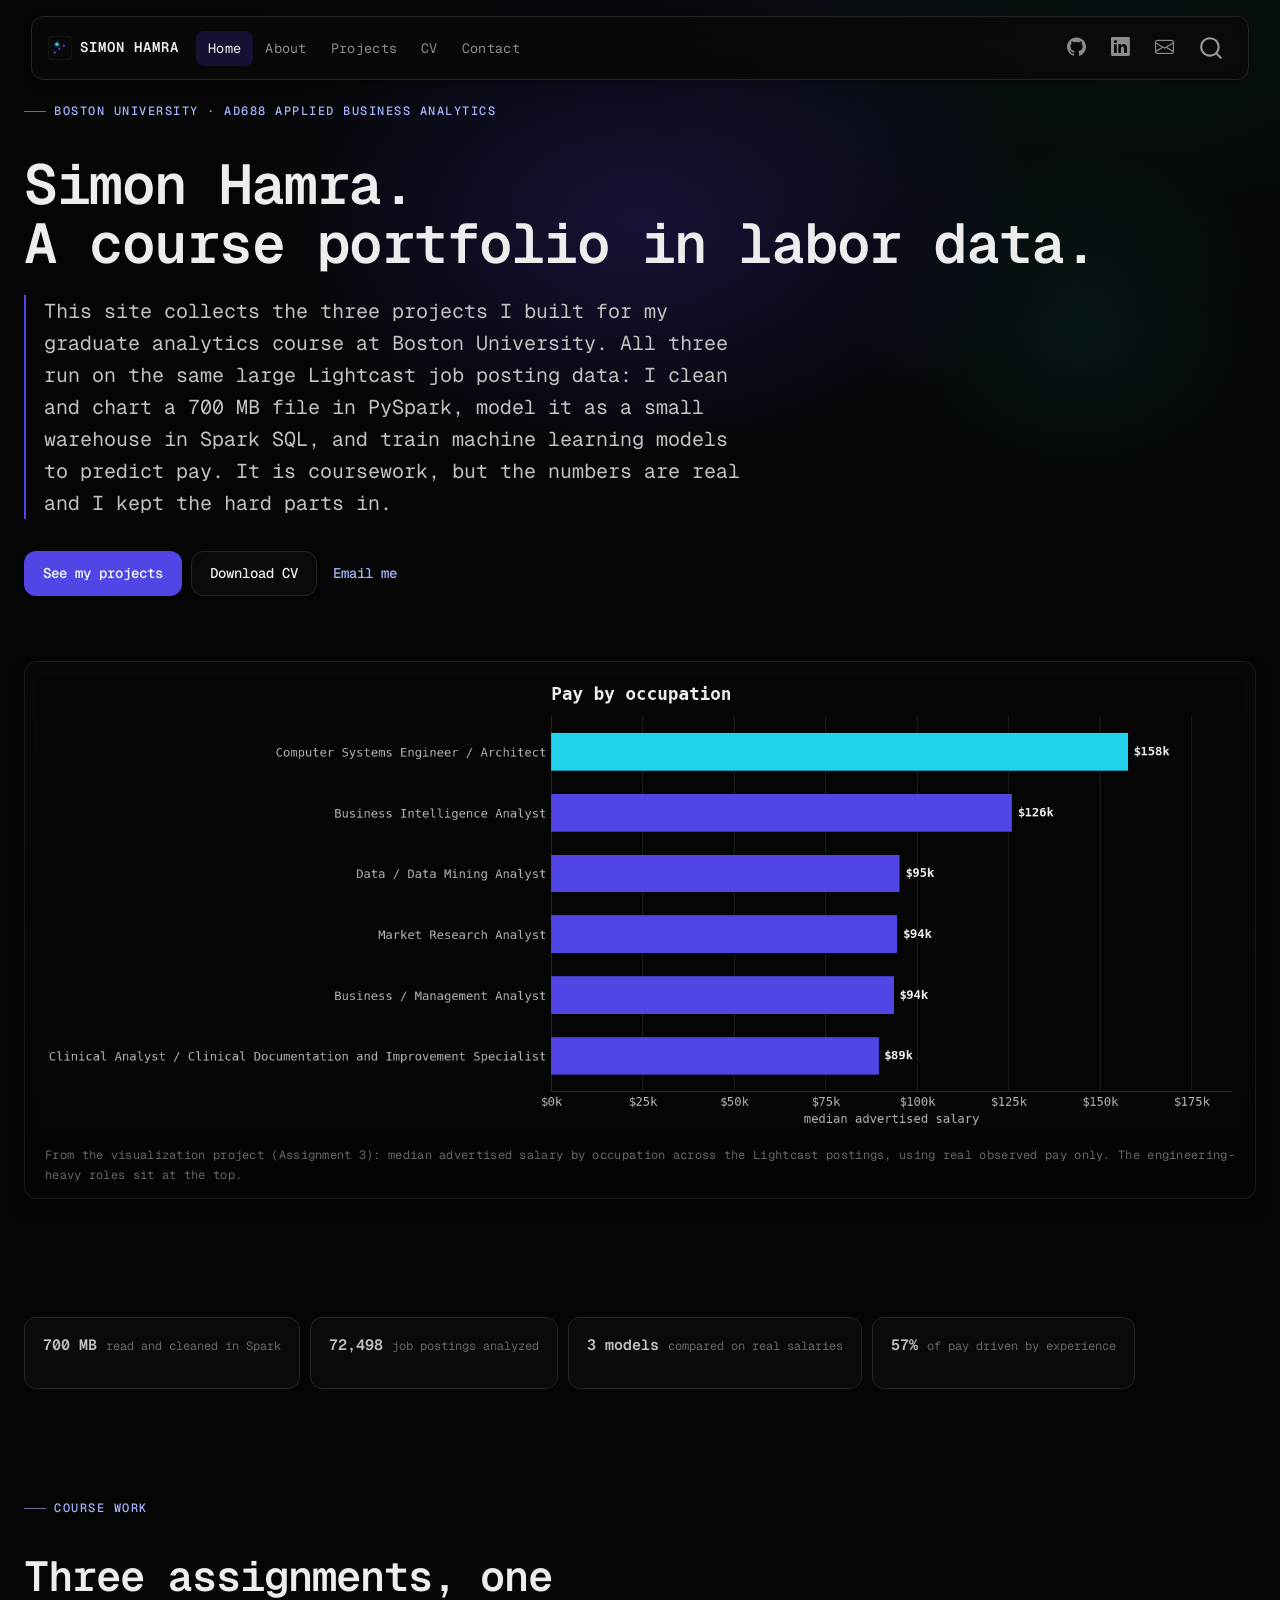
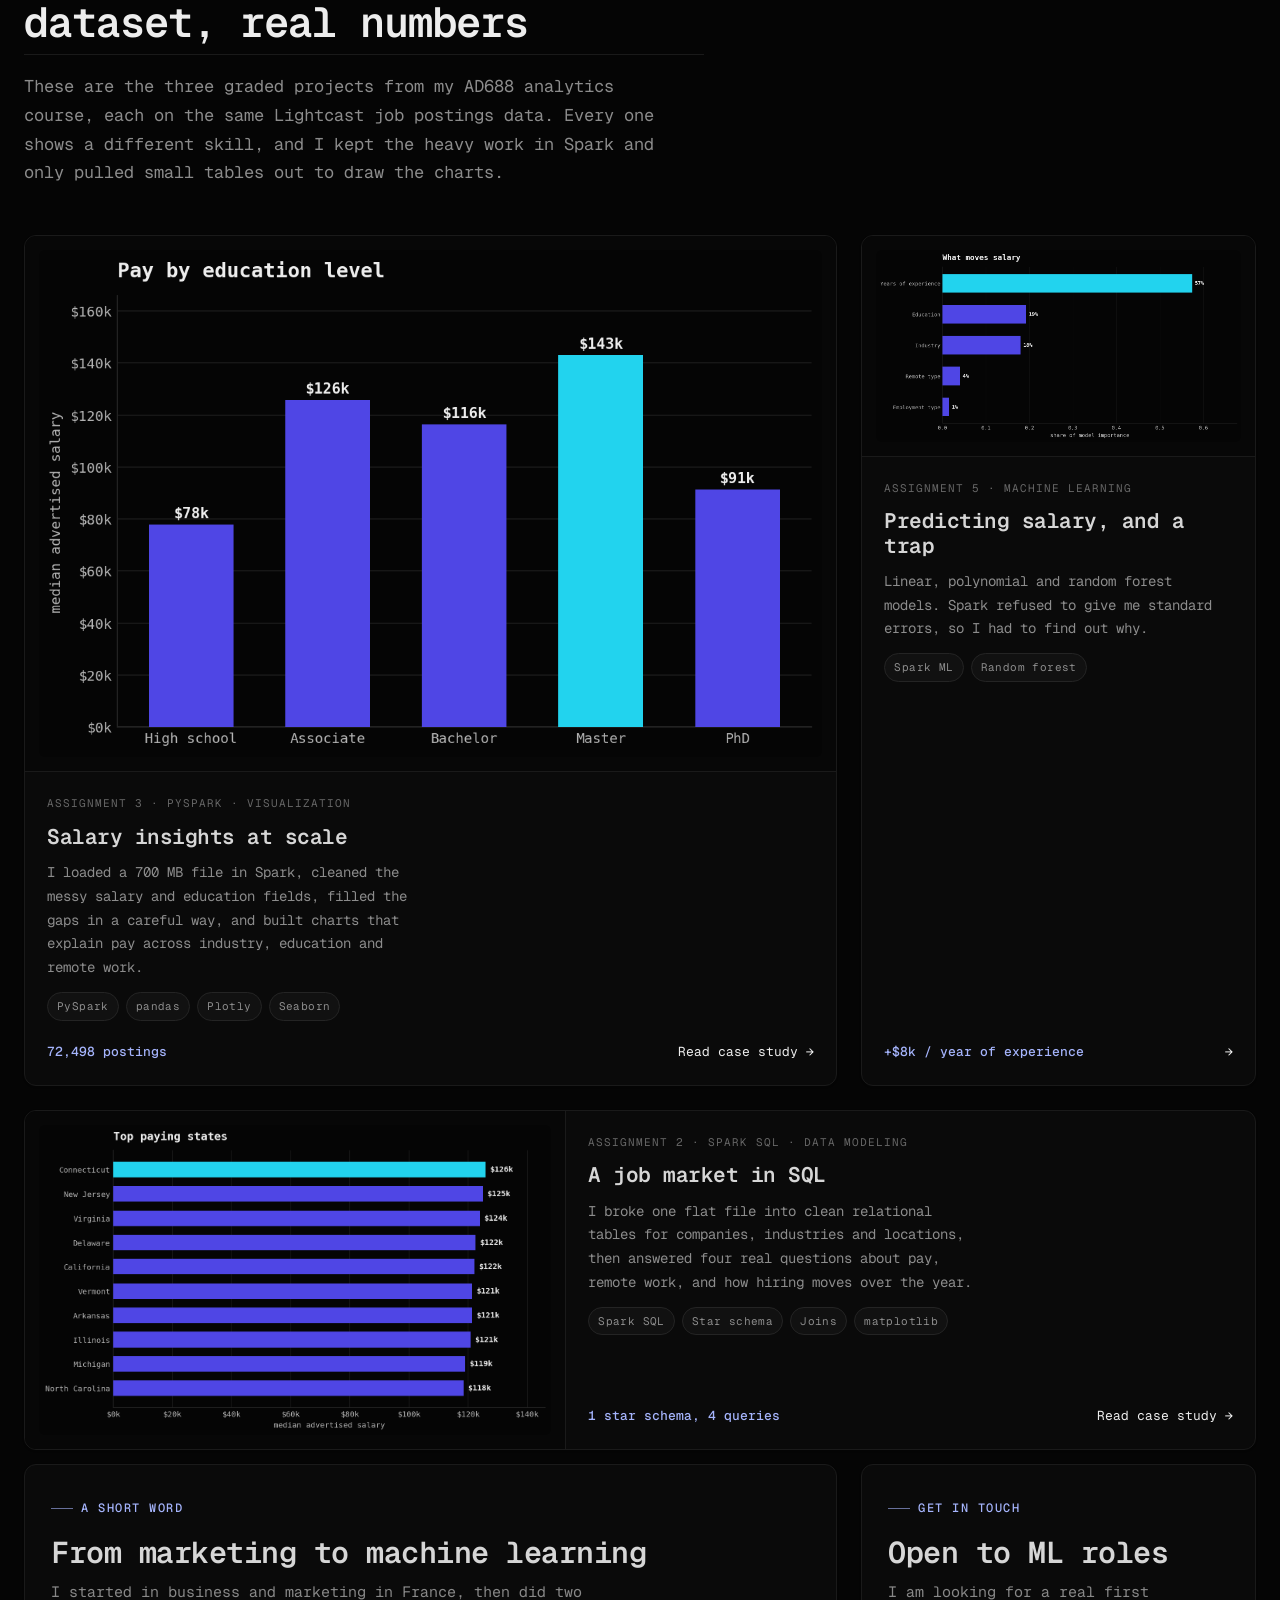
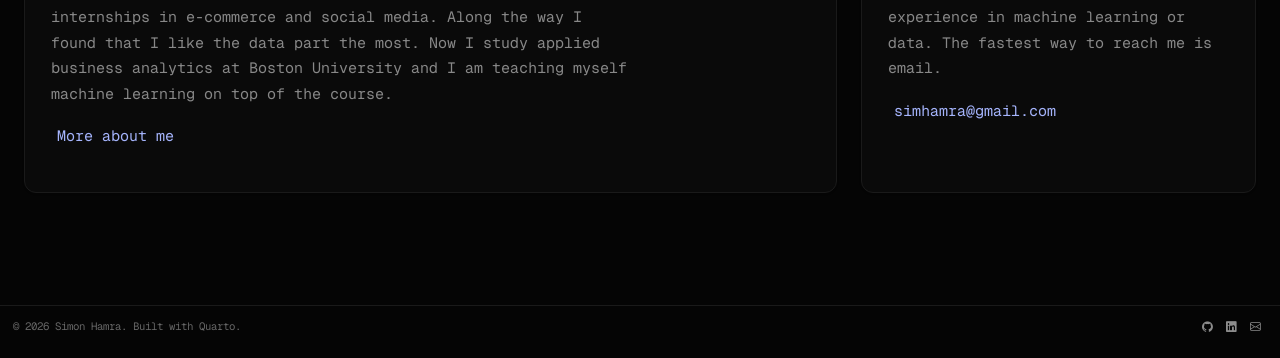
==== commit 683f4528: "Deploying to gh-pages from @ simonhamra/AD688-Portfolio-Website@0c497716d3c1cf65c0c0b67b789c466d4780" ====
--- a/index.html
+++ b/index.html
@@ -43,7 +43,7 @@
 <link href="site_libs/quarto-html/quarto-syntax-highlighting-dark-388b1c9ba0406cb9909c1a3fd5f6a45b.css" rel="stylesheet" id="quarto-text-highlighting-styles">
 <script src="site_libs/bootstrap/bootstrap.min.js"></script>
 <link href="site_libs/bootstrap/bootstrap-icons.css" rel="stylesheet">
-<link href="site_libs/bootstrap/bootstrap-37bcf5ca5a3a74216adb90a4b6f2b605.min.css" rel="stylesheet" append-hash="true" id="quarto-bootstrap" data-mode="dark">
+<link href="site_libs/bootstrap/bootstrap-dd446b9ec3dff85010fad10d2bf56424.min.css" rel="stylesheet" append-hash="true" id="quarto-bootstrap" data-mode="dark">
 <script id="quarto-search-options" type="application/json">{
   "location": "navbar",
   "copy-button": false,
@@ -163,19 +163,19 @@
 
 </div>
 <div class="wrap">
-<p><span class="eyebrow reveal">Boston University · Applied Business Analytics</span></p>
-<section id="simon-hamra.-i-read-labor-markets-with-data." class="level1">
-<h1><span class="reveal d1">Simon Hamra.</span><br><span class="reveal d2">I read labor markets</span> <span class="accent reveal d2">with data.</span></h1>
+<p><span class="eyebrow reveal">Boston University · AD688 Applied Business Analytics</span></p>
+<section id="simon-hamra.-a-course-portfolio-in-labor-data." class="level1">
+<h1><span class="reveal d1">Simon Hamra.</span><br><span class="reveal d2">A course portfolio</span> <span class="accent reveal d2">in labor data.</span></h1>
 <div class="hero__thesis reveal d3">
-<p>I take large job posting data from Lightcast and turn it into clear answers about pay, skills and demand. I keep the heavy work in PySpark, and I am moving into machine learning, which is the field I want to build my career in.</p>
+<p>This site collects the three projects I built for my graduate analytics course at Boston University. All three run on the same large Lightcast job posting data: I clean and chart a 700 MB file in PySpark, model it as a small warehouse in Spark SQL, and train machine learning models to predict pay. It is coursework, but the numbers are real and I kept the hard parts in.</p>
 </div>
 <div class="btn-row reveal d4">
 <p><a href="./projects.html" class="btn btn--brand">See my projects</a> <a href="assets/cv/Simon-Hamra-CV.pdf" class="btn btn--ghost">Download CV</a> <a href="mailto:simhamra@gmail.com" class="btn btn--link">Email me</a></p>
 </div>
 <div class="hero__viz reveal d5">
-<img src="assets/charts/hero_market.png" class="img-fluid">
+<img src="assets/charts/pay_by_occupation.png" class="img-fluid">
 <figcaption>
-Every dot is a real job posting from the Lightcast data: years of experience against advertised salary. The bright point is where I want to be, an analyst moving into machine learning.
+From the visualization project (Assignment 3): median advertised salary by occupation across the Lightcast postings, using real observed pay only. The engineering-heavy roles sit at the top.
 </figcaption>
 </div>
 </section>
@@ -202,10 +202,10 @@
 <section>
 <div class="wrap">
 <div class="section__head">
-<p><span class="eyebrow">Selected work</span></p>
-<section id="three-projects-one-dataset-real-numbers" class="level2">
-<h2 data-anchor-id="three-projects-one-dataset-real-numbers">Three projects, one dataset, real numbers</h2>
-<p>All three come from the same Lightcast job postings data in my BU analytics course. I kept the heavy work in Spark and only pulled small tables out to draw the charts.</p>
+<p><span class="eyebrow">Course work</span></p>
+<section id="three-assignments-one-dataset-real-numbers" class="level2">
+<h2 data-anchor-id="three-assignments-one-dataset-real-numbers">Three assignments, one dataset, real numbers</h2>
+<p>These are the three graded projects from my AD688 analytics course, each on the same Lightcast job postings data. Every one shows a different skill, and I kept the heavy work in Spark and only pulled small tables out to draw the charts.</p>
 </section>
 </div>
 <div class="bento">
@@ -215,7 +215,7 @@
 <img src="assets/charts/pay_by_education.png" alt="Median salary by education level">
 </div>
 <div class="pcard__body">
-<span class="pcard__meta">PySpark · Visualization</span>
+<span class="pcard__meta">Assignment 3 · PySpark · Visualization</span>
 <h3>
 Salary insights at scale
 </h3>
@@ -236,7 +236,7 @@
 <img src="assets/charts/salary_drivers.png" alt="What moves salary, feature importance">
 </div>
 <div class="pcard__body">
-<span class="pcard__meta">Machine learning</span>
+<span class="pcard__meta">Assignment 5 · Machine learning</span>
 <h3>
 Predicting salary, and a trap
 </h3>
@@ -257,7 +257,7 @@
 <img src="assets/charts/pay_by_state.png" alt="Top paying states">
 </div>
 <div class="pcard__body">
-<span class="pcard__meta">Spark SQL · Data modeling</span>
+<span class="pcard__meta">Assignment 2 · Spark SQL · Data modeling</span>
 <h3>
 A job market in SQL
 </h3>
--- a/styles.css
+++ b/styles.css
@@ -258,7 +258,7 @@
 }
 .contact-card .big-mail {
   font-size:clamp(20px,3vw,30px); color:var(--ink); font-weight:600; letter-spacing:-.5px;
-  display:inline-block; margin:14px 0 22px; word-break:break-all;
+  display:inline-block; margin:14px 0 22px; max-width:100%; overflow-wrap:break-word;
 }
 .contact-card .big-mail:hover { color:var(--accent); }
 .iconrow { display:flex; gap:14px; justify-content:center; flex-wrap:wrap; margin-top:8px; }
